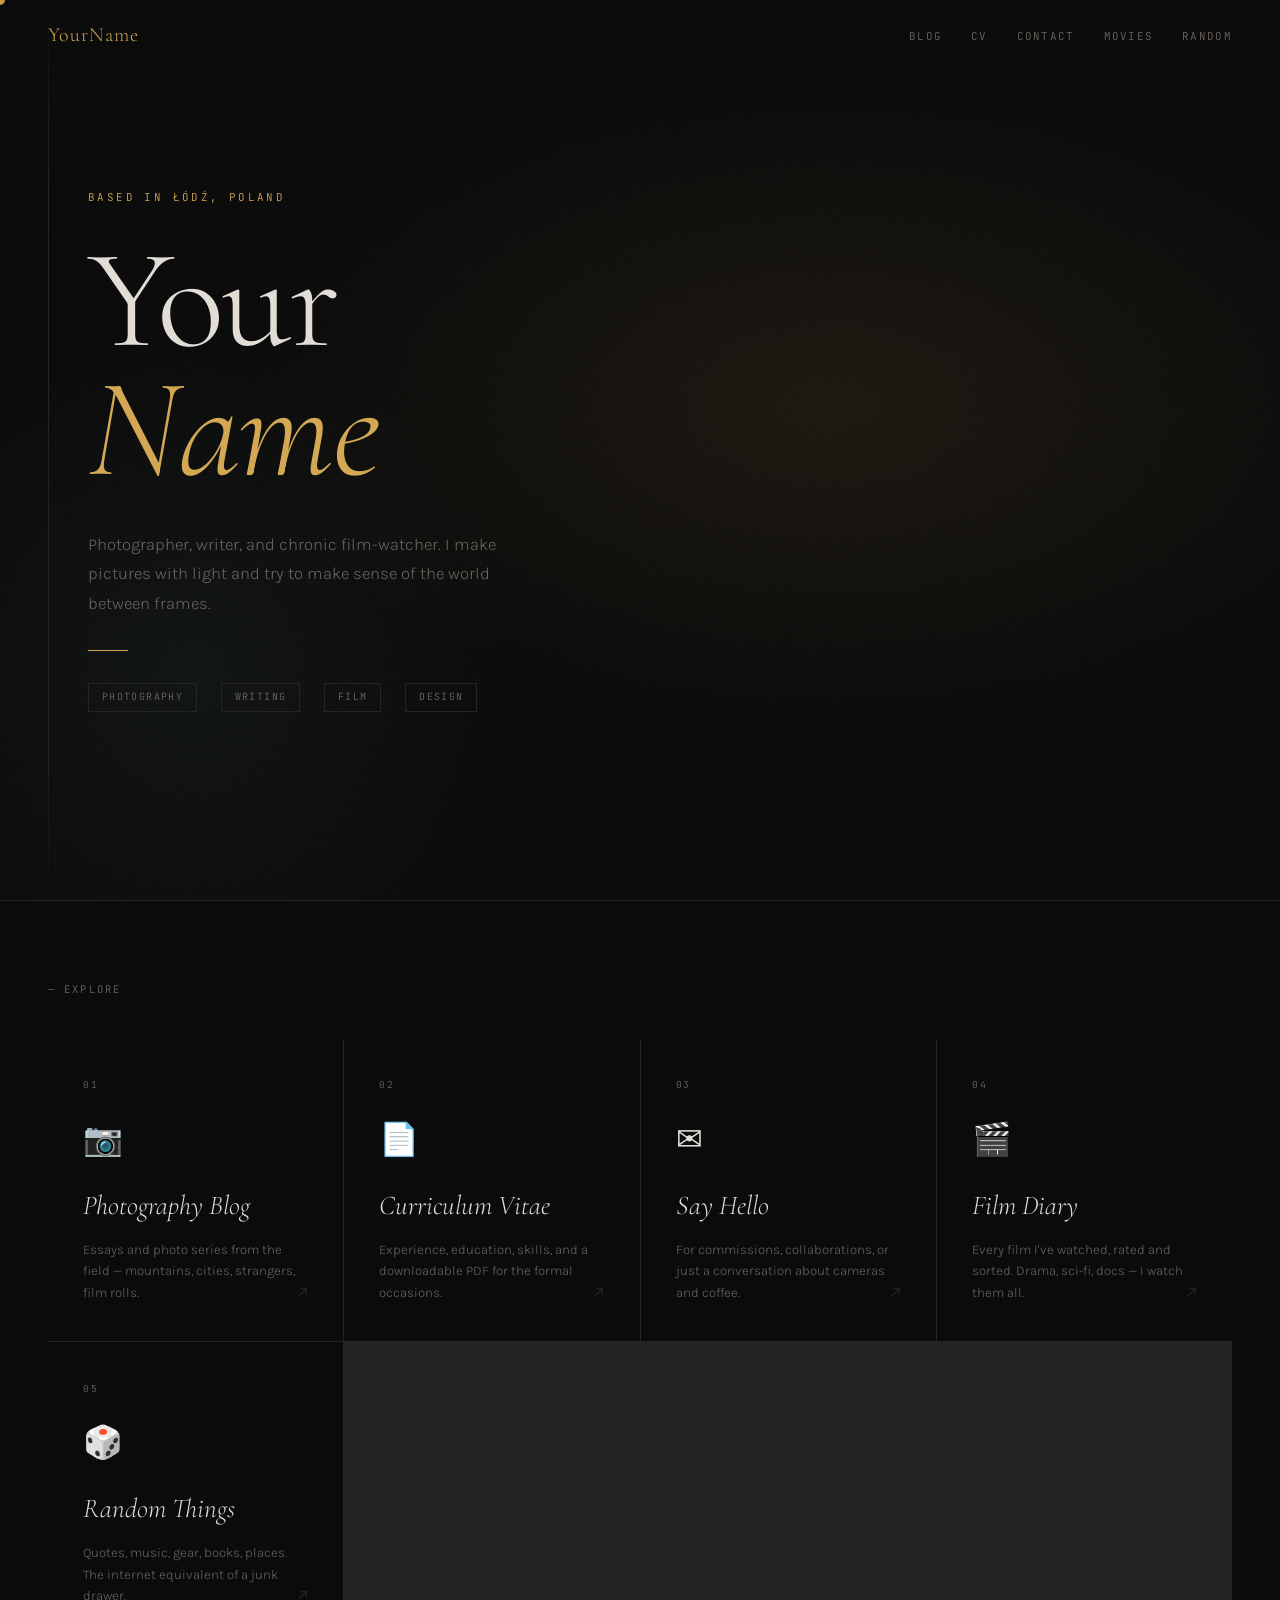
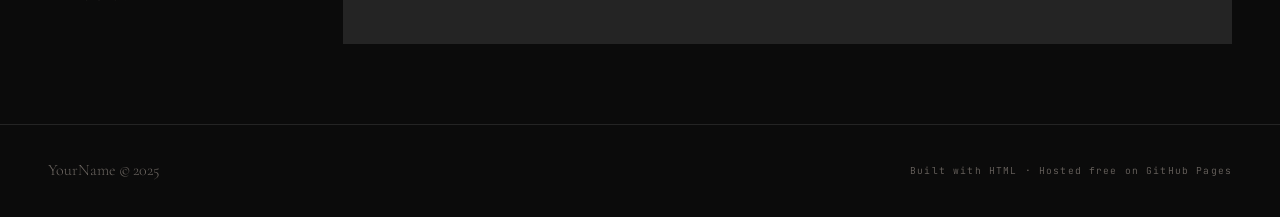
==== index.html @ 4e96bcb0 "Add files via upload" ====
<!DOCTYPE html>
<html lang="en">
<head>
  <meta charset="UTF-8"/>
  <meta name="viewport" content="width=device-width, initial-scale=1.0"/>
  <title>Your Name</title>
  <link href="https://fonts.googleapis.com/css2?family=Cormorant+Garamond:ital,wght@0,300;0,400;1,300;1,400&family=JetBrains+Mono:wght@300;400&family=Karla:wght@300;400;500&display=swap" rel="stylesheet"/>
  <link rel="stylesheet" href="style.css"/>
  <style>
    /* ── Hero ── */
    #home-hero {
      min-height: 100vh;
      display: flex;
      flex-direction: column;
      justify-content: center;
      padding: 0 3rem;
      position: relative;
      overflow: hidden;
    }
    .hero-glow {
      position: absolute; inset: 0; pointer-events: none;
      background:
        radial-gradient(ellipse 70% 55% at 65% 45%, rgba(212,168,83,0.09) 0%, transparent 65%),
        radial-gradient(ellipse 45% 70% at 15% 75%, rgba(110,158,150,0.07) 0%, transparent 55%);
    }
    /* Decorative vertical line */
    .hero-line-deco {
      position: absolute; left: 3rem; top: 0; bottom: 0;
      width: 1px;
      background: linear-gradient(to bottom, transparent, var(--border) 20%, var(--border) 80%, transparent);
    }
    .hero-inner { padding-left: 2.5rem; position: relative; }
    .hero-eyebrow {
      font-family: var(--mono);
      font-size: 0.68rem;
      letter-spacing: 0.22em;
      color: var(--accent);
      text-transform: uppercase;
      margin-bottom: 1.8rem;
      opacity: 0;
      animation: fadeUp 0.7s 0.2s forwards;
    }
    .hero-name {
      font-family: var(--serif);
      font-size: clamp(4.5rem, 11vw, 10rem);
      font-weight: 300;
      line-height: 0.92;
      letter-spacing: -0.01em;
      opacity: 0;
      animation: fadeUp 0.9s 0.38s forwards;
    }
    .hero-name em { font-style: italic; color: var(--accent); }
    .hero-desc {
      max-width: 460px;
      margin-top: 2.2rem;
      font-size: 1.05rem;
      color: var(--muted);
      line-height: 1.75;
      opacity: 0;
      animation: fadeUp 0.9s 0.6s forwards;
    }
    .hero-divider {
      width: 40px; height: 1px;
      background: var(--accent);
      margin: 2rem 0;
      opacity: 0;
      animation: fadeUp 0.8s 0.75s forwards;
    }
    .hero-roles {
      display: flex; gap: 1.5rem; flex-wrap: wrap;
      opacity: 0;
      animation: fadeUp 0.8s 0.9s forwards;
    }
    .hero-role-tag {
      font-family: var(--mono);
      font-size: 0.62rem;
      letter-spacing: 0.14em;
      text-transform: uppercase;
      color: var(--muted);
      border: 1px solid var(--border);
      padding: 0.3rem 0.8rem;
    }

    /* ── Nav cards ── */
    #nav-cards {
      padding: 5rem 3rem;
      border-top: 1px solid var(--border);
    }
    .nav-cards-label {
      font-family: var(--mono);
      font-size: 0.66rem;
      letter-spacing: 0.2em;
      text-transform: uppercase;
      color: var(--muted);
      margin-bottom: 2.5rem;
    }
    .cards-grid {
      display: grid;
      grid-template-columns: repeat(auto-fill, minmax(280px, 1fr));
      gap: 1px;
      background: var(--border);
    }
    .nav-card {
      background: var(--bg);
      padding: 2.4rem 2.2rem;
      text-decoration: none;
      color: var(--text);
      display: block;
      position: relative;
      overflow: hidden;
      transition: background 0.3s;
    }
    .nav-card::before {
      content: '';
      position: absolute; inset: 0;
      background: linear-gradient(135deg, rgba(212,168,83,0.04) 0%, transparent 60%);
      opacity: 0;
      transition: opacity 0.35s;
    }
    .nav-card:hover { background: var(--surface); }
    .nav-card:hover::before { opacity: 1; }
    .nav-card-num {
      font-family: var(--mono);
      font-size: 0.6rem;
      letter-spacing: 0.18em;
      color: var(--muted);
      margin-bottom: 1.2rem;
    }
    .nav-card-icon {
      font-size: 2rem;
      margin-bottom: 1rem;
      display: block;
      transition: transform 0.3s;
    }
    .nav-card:hover .nav-card-icon { transform: scale(1.12); }
    .nav-card-title {
      font-family: var(--serif);
      font-size: 1.7rem;
      font-weight: 300;
      font-style: italic;
      margin-bottom: 0.6rem;
      transition: color 0.2s;
    }
    .nav-card:hover .nav-card-title { color: var(--accent); }
    .nav-card-desc {
      font-size: 0.83rem;
      color: var(--muted);
      line-height: 1.6;
    }
    .nav-card-arrow {
      position: absolute;
      bottom: 2.2rem; right: 2.2rem;
      font-family: var(--mono);
      font-size: 1rem;
      color: var(--border);
      transition: color 0.2s, transform 0.25s;
    }
    .nav-card:hover .nav-card-arrow { color: var(--accent); transform: translate(4px,-4px); }

    @media (max-width: 768px) {
      #home-hero { padding: 0 1.4rem; }
      .hero-inner { padding-left: 1.5rem; }
      .hero-line-deco { left: 1.4rem; }
      #nav-cards { padding: 4rem 1.4rem; }
    }
  </style>
</head>
<body>
<div id="cursor"></div>

<nav id="navbar">
  <a href="index.html" class="nav-logo">YourName</a>
  <ul class="nav-links">
    <li><a href="blog.html">Blog</a></li>
    <li><a href="cv.html">CV</a></li>
    <li><a href="contact.html">Contact</a></li>
    <li><a href="movies.html">Movies</a></li>
    <li><a href="random.html">Random</a></li>
  </ul>
</nav>

<!-- Hero -->
<section id="home-hero">
  <div class="hero-glow"></div>
  <div class="hero-line-deco"></div>
  <div class="hero-inner">
    <div class="hero-eyebrow">Based in Łódź, Poland</div>
    <h1 class="hero-name">Your<br/><em>Name</em></h1>
    <p class="hero-desc">Photographer, writer, and chronic film-watcher. I make pictures with light and try to make sense of the world between frames.</p>
    <div class="hero-divider"></div>
    <div class="hero-roles">
      <span class="hero-role-tag">Photography</span>
      <span class="hero-role-tag">Writing</span>
      <span class="hero-role-tag">Film</span>
      <span class="hero-role-tag">Design</span>
    </div>
  </div>
</section>

<!-- Section navigation cards -->
<section id="nav-cards">
  <div class="nav-cards-label">— Explore</div>
  <div class="cards-grid">

    <a href="blog.html" class="nav-card reveal">
      <div class="nav-card-num">01</div>
      <span class="nav-card-icon">📷</span>
      <div class="nav-card-title">Photography Blog</div>
      <div class="nav-card-desc">Essays and photo series from the field — mountains, cities, strangers, film rolls.</div>
      <div class="nav-card-arrow">↗</div>
    </a>

    <a href="cv.html" class="nav-card reveal">
      <div class="nav-card-num">02</div>
      <span class="nav-card-icon">📄</span>
      <div class="nav-card-title">Curriculum Vitae</div>
      <div class="nav-card-desc">Experience, education, skills, and a downloadable PDF for the formal occasions.</div>
      <div class="nav-card-arrow">↗</div>
    </a>

    <a href="contact.html" class="nav-card reveal">
      <div class="nav-card-num">03</div>
      <span class="nav-card-icon">✉</span>
      <div class="nav-card-title">Say Hello</div>
      <div class="nav-card-desc">For commissions, collaborations, or just a conversation about cameras and coffee.</div>
      <div class="nav-card-arrow">↗</div>
    </a>

    <a href="movies.html" class="nav-card reveal">
      <div class="nav-card-num">04</div>
      <span class="nav-card-icon">🎬</span>
      <div class="nav-card-title">Film Diary</div>
      <div class="nav-card-desc">Every film I've watched, rated and sorted. Drama, sci-fi, docs — I watch them all.</div>
      <div class="nav-card-arrow">↗</div>
    </a>

    <a href="random.html" class="nav-card reveal">
      <div class="nav-card-num">05</div>
      <span class="nav-card-icon">🎲</span>
      <div class="nav-card-title">Random Things</div>
      <div class="nav-card-desc">Quotes, music, gear, books, places. The internet equivalent of a junk drawer.</div>
      <div class="nav-card-arrow">↗</div>
    </a>

  </div>
</section>

<footer>
  <div class="footer-left">YourName ©&thinsp;2025</div>
  <div class="footer-right">Built with HTML · Hosted free on GitHub Pages</div>
</footer>

<script src="shared.js"></script>
</body>
</html>
---- style.css ----
/* ── Reset & Variables ── */
*, *::before, *::after { box-sizing: border-box; margin: 0; padding: 0; }

:root {
  --bg:       #0b0b0b;
  --surface:  #131313;
  --surface2: #1a1a1a;
  --border:   #242424;
  --accent:   #d4a853;
  --accent2:  #6e9e96;
  --text:     #e2ddd6;
  --muted:    #6b6560;
  --serif:    'Cormorant Garamond', Georgia, serif;
  --mono:     'JetBrains Mono', monospace;
  --sans:     'Karla', sans-serif;
}

html { scroll-behavior: smooth; }

body {
  background: var(--bg);
  color: var(--text);
  font-family: var(--sans);
  font-weight: 300;
  line-height: 1.7;
  cursor: none;
  min-height: 100vh;
}

/* ── Noise overlay ── */
body::before {
  content: '';
  position: fixed; inset: 0;
  background-image: url("data:image/svg+xml,%3Csvg viewBox='0 0 256 256' xmlns='http://www.w3.org/2000/svg'%3E%3Cfilter id='n'%3E%3CfeTurbulence type='fractalNoise' baseFrequency='0.9' numOctaves='4' stitchTiles='stitch'/%3E%3C/filter%3E%3Crect width='100%25' height='100%25' filter='url(%23n)' opacity='0.04'/%3E%3C/svg%3E");
  pointer-events: none; z-index: 9000; opacity: 0.45;
}

/* ── Custom cursor ── */
#cursor {
  width: 10px; height: 10px;
  background: var(--accent);
  border-radius: 50%;
  position: fixed; top: 0; left: 0;
  pointer-events: none;
  z-index: 9999;
  transform: translate(-50%,-50%);
  transition: width 0.2s, height 0.2s;
  mix-blend-mode: difference;
}
#cursor.big { width: 38px; height: 38px; }

/* ── Nav ── */
nav {
  position: fixed; top: 0; left: 0; right: 0;
  z-index: 100;
  display: flex; align-items: center; justify-content: space-between;
  padding: 1.1rem 3rem;
  border-bottom: 1px solid transparent;
  transition: background 0.4s, border-color 0.4s;
}
nav.scrolled {
  background: rgba(11,11,11,0.94);
  backdrop-filter: blur(14px);
  border-color: var(--border);
}
.nav-logo {
  font-family: var(--serif);
  font-size: 1.25rem;
  letter-spacing: 0.05em;
  color: var(--accent);
  text-decoration: none;
}
.nav-links { display: flex; gap: 1.8rem; list-style: none; }
.nav-links a {
  font-family: var(--mono);
  font-size: 0.68rem;
  letter-spacing: 0.12em;
  text-transform: uppercase;
  color: var(--muted);
  text-decoration: none;
  transition: color 0.2s;
  position: relative;
}
.nav-links a::after {
  content: '';
  position: absolute; bottom: -3px; left: 0; right: 0;
  height: 1px;
  background: var(--accent);
  transform: scaleX(0);
  transition: transform 0.2s;
}
.nav-links a:hover, .nav-links a.active { color: var(--accent); }
.nav-links a:hover::after, .nav-links a.active::after { transform: scaleX(1); }

/* ── Page wrapper ── */
.page-content {
  padding-top: 7rem;
  padding-bottom: 5rem;
  min-height: 100vh;
}

/* ── Section header ── */
.page-header {
  padding: 0 3rem 3.5rem;
}
.page-tag {
  font-family: var(--mono);
  font-size: 0.66rem;
  letter-spacing: 0.2em;
  text-transform: uppercase;
  color: var(--accent2);
  margin-bottom: 0.5rem;
}
.page-title {
  font-family: var(--serif);
  font-size: clamp(2.8rem, 6vw, 5rem);
  font-weight: 300;
  line-height: 1.0;
}
.page-title em { font-style: italic; color: var(--accent); }

/* ── Footer ── */
footer {
  border-top: 1px solid var(--border);
  padding: 2rem 3rem;
  display: flex; justify-content: space-between; align-items: center;
}
.footer-left { font-family: var(--serif); font-size: 1rem; color: var(--muted); }
.footer-right { font-family: var(--mono); font-size: 0.6rem; letter-spacing: 0.12em; color: var(--muted); }

/* ── Animations ── */
@keyframes fadeUp {
  from { opacity: 0; transform: translateY(24px); }
  to   { opacity: 1; transform: translateY(0); }
}
.reveal {
  opacity: 0;
  transform: translateY(22px);
  transition: opacity 0.6s ease, transform 0.6s ease;
}
.reveal.visible { opacity: 1; transform: translateY(0); }

/* ── Responsive nav ── */
@media (max-width: 768px) {
  nav { padding: 1rem 1.4rem; }
  .nav-links { gap: 1rem; }
  .nav-links a { font-size: 0.6rem; }
  .page-header { padding: 0 1.4rem 2.5rem; }
  .page-content { padding-top: 6rem; }
  footer { padding: 1.5rem 1.4rem; flex-direction: column; gap: 0.6rem; text-align: center; }
}
@media (max-width: 500px) {
  .nav-links { display: none; }
}
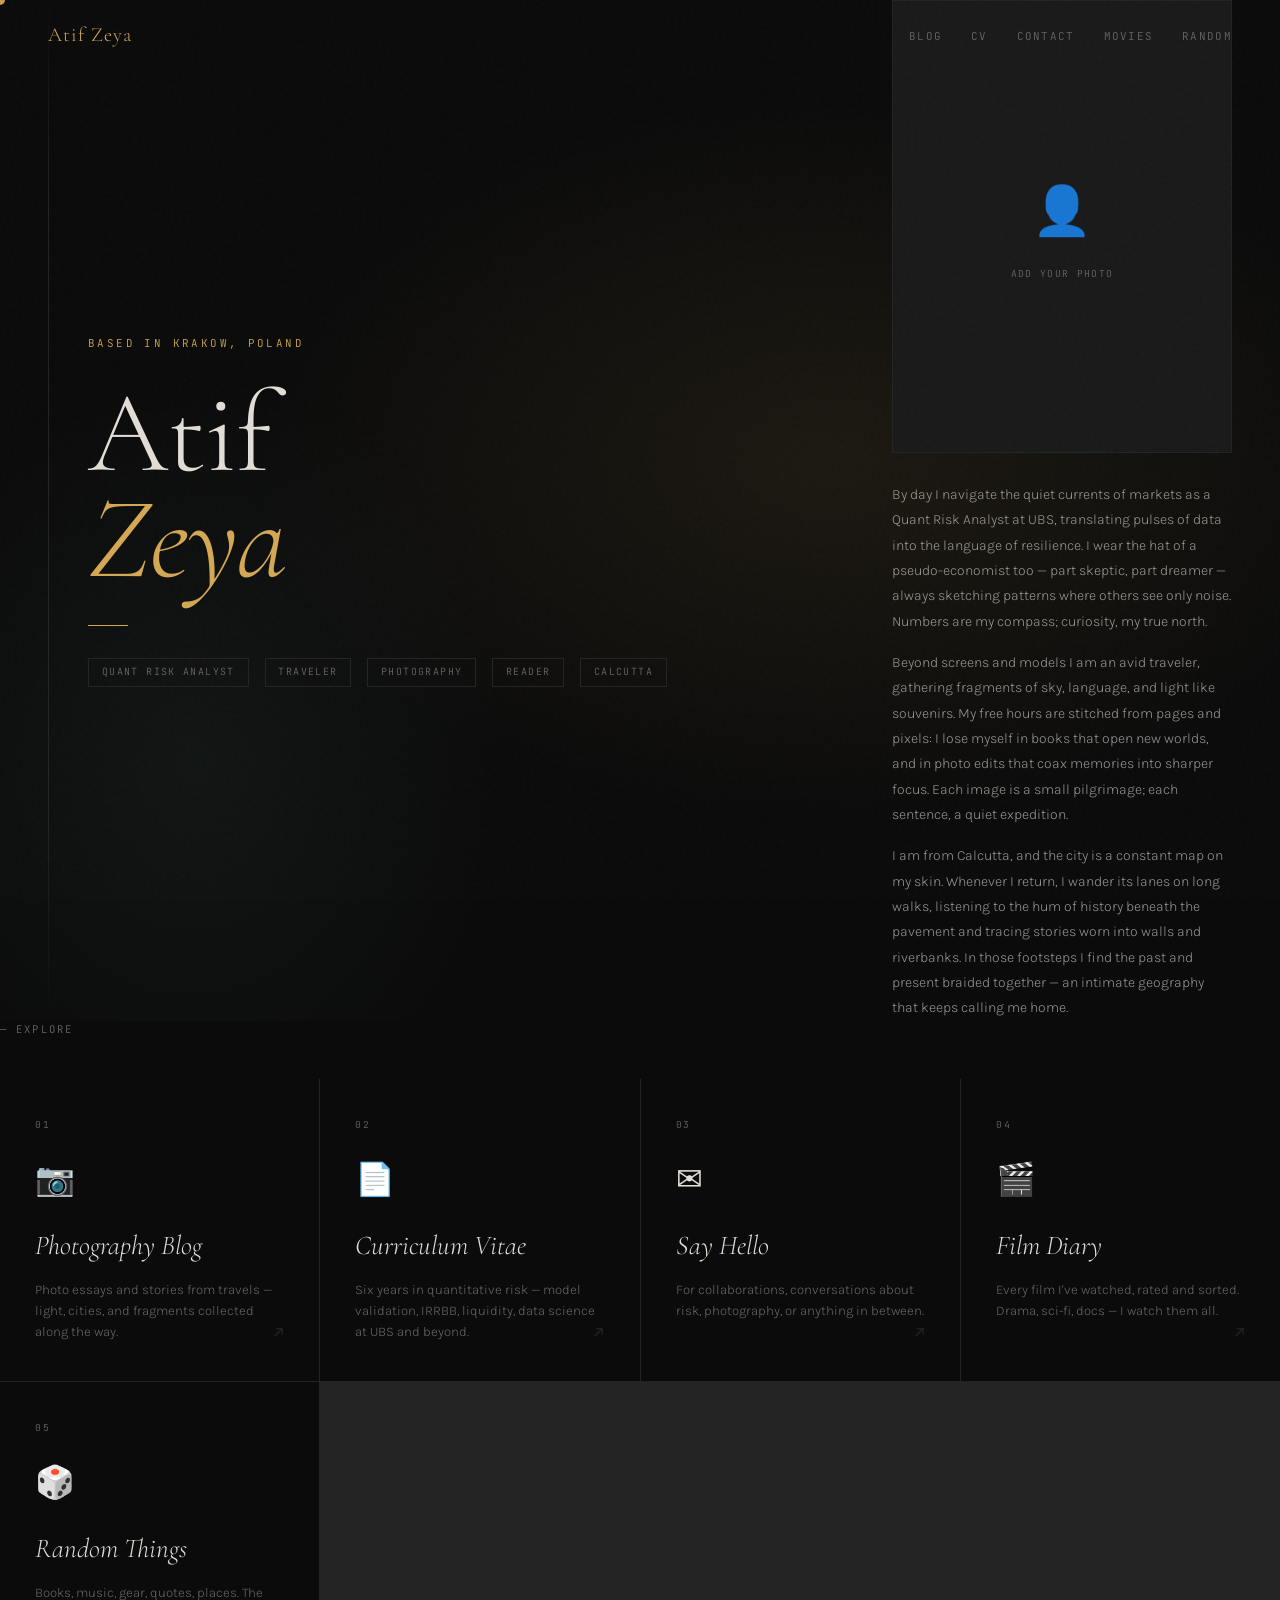
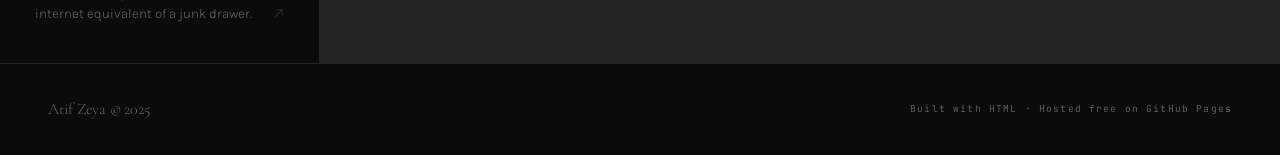
==== commit 0f22bc3d: "Add files via upload" ====
--- a/index.html
+++ b/index.html
@@ -3,7 +3,7 @@
 <head>
   <meta charset="UTF-8"/>
   <meta name="viewport" content="width=device-width, initial-scale=1.0"/>
-  <title>Your Name</title>
+  <title>Atif Zeya</title>
   <link href="https://fonts.googleapis.com/css2?family=Cormorant+Garamond:ital,wght@0,300;0,400;1,300;1,400&family=JetBrains+Mono:wght@300;400&family=Karla:wght@300;400;500&display=swap" rel="stylesheet"/>
   <link rel="stylesheet" href="style.css"/>
   <style>
@@ -23,13 +23,22 @@
         radial-gradient(ellipse 70% 55% at 65% 45%, rgba(212,168,83,0.09) 0%, transparent 65%),
         radial-gradient(ellipse 45% 70% at 15% 75%, rgba(110,158,150,0.07) 0%, transparent 55%);
     }
-    /* Decorative vertical line */
     .hero-line-deco {
       position: absolute; left: 3rem; top: 0; bottom: 0;
       width: 1px;
       background: linear-gradient(to bottom, transparent, var(--border) 20%, var(--border) 80%, transparent);
     }
-    .hero-inner { padding-left: 2.5rem; position: relative; }
+
+    /* Two-column hero layout */
+    .hero-inner {
+      padding-left: 2.5rem;
+      position: relative;
+      display: grid;
+      grid-template-columns: 1fr 340px;
+      gap: 5rem;
+      align-items: center;
+    }
+    .hero-left {}
     .hero-eyebrow {
       font-family: var(--mono);
       font-size: 0.68rem;
@@ -42,7 +51,7 @@
     }
     .hero-name {
       font-family: var(--serif);
-      font-size: clamp(4.5rem, 11vw, 10rem);
+      font-size: clamp(4rem, 9vw, 8.5rem);
       font-weight: 300;
       line-height: 0.92;
       letter-spacing: -0.01em;
@@ -50,15 +59,6 @@
       animation: fadeUp 0.9s 0.38s forwards;
     }
     .hero-name em { font-style: italic; color: var(--accent); }
-    .hero-desc {
-      max-width: 460px;
-      margin-top: 2.2rem;
-      font-size: 1.05rem;
-      color: var(--muted);
-      line-height: 1.75;
-      opacity: 0;
-      animation: fadeUp 0.9s 0.6s forwards;
-    }
     .hero-divider {
       width: 40px; height: 1px;
       background: var(--accent);
@@ -67,7 +67,7 @@
       animation: fadeUp 0.8s 0.75s forwards;
     }
     .hero-roles {
-      display: flex; gap: 1.5rem; flex-wrap: wrap;
+      display: flex; gap: 1rem; flex-wrap: wrap;
       opacity: 0;
       animation: fadeUp 0.8s 0.9s forwards;
     }
@@ -81,10 +81,63 @@
       padding: 0.3rem 0.8rem;
     }
 
-    /* ── Nav cards ── */
-    #nav-cards {
-      padding: 5rem 3rem;
-      border-top: 1px solid var(--border);
+    /* Right column — photo + about */
+    .hero-right {
+      opacity: 0;
+      animation: fadeUp 0.9s 0.55s forwards;
+    }
+    .hero-photo-wrap {
+      width: 100%;
+      aspect-ratio: 3/4;
+      background: var(--surface2);
+      border: 1px solid var(--border);
+      overflow: hidden;
+      margin-bottom: 1.8rem;
+      position: relative;
+    }
+    .hero-photo-wrap img {
+      width: 100%; height: 100%;
+      object-fit: cover;
+      object-position: top center;
+      filter: grayscale(15%);
+      transition: filter 0.5s;
+    }
+    .hero-photo-wrap:hover img { filter: grayscale(0%); }
+    /* Placeholder shown when no photo uploaded */
+    .hero-photo-placeholder {
+      width: 100%; height: 100%;
+      display: flex; flex-direction: column;
+      align-items: center; justify-content: center;
+      gap: 0.8rem;
+      color: var(--muted);
+    }
+    .hero-photo-placeholder span:first-child { font-size: 3rem; }
+    .hero-photo-placeholder span:last-child {
+      font-family: var(--mono); font-size: 0.6rem;
+      letter-spacing: 0.14em; text-transform: uppercase;
+    }
+    .hero-about {
+      font-size: 0.88rem;
+      line-height: 1.8;
+      color: rgba(226,221,214,0.65);
+    }
+    .hero-about p { margin-bottom: 1rem; }
+    .hero-about p:last-child { margin-bottom: 0; }
+
+    @media (max-width: 1000px) {
+      .hero-inner { grid-template-columns: 1fr 260px; gap: 3rem; }
+    }
+    @media (max-width: 768px) {
+      #home-hero { padding: 6rem 1.4rem 4rem; }
+      .hero-inner {
+        padding-left: 0;
+        grid-template-columns: 1fr;
+        gap: 2.5rem;
+      }
+      .hero-line-deco { display: none; }
+      .hero-right { order: -1; }
+      .hero-photo-wrap { aspect-ratio: 1/1; max-width: 200px; }
+      #nav-cards { padding: 4rem 1.4rem; }
     }
     .nav-cards-label {
       font-family: var(--mono);
@@ -169,7 +222,7 @@
 <div id="cursor"></div>
 
 <nav id="navbar">
-  <a href="index.html" class="nav-logo">YourName</a>
+  <a href="index.html" class="nav-logo">Atif Zeya</a>
   <ul class="nav-links">
     <li><a href="blog.html">Blog</a></li>
     <li><a href="cv.html">CV</a></li>
@@ -184,16 +237,42 @@
   <div class="hero-glow"></div>
   <div class="hero-line-deco"></div>
   <div class="hero-inner">
-    <div class="hero-eyebrow">Based in Łódź, Poland</div>
-    <h1 class="hero-name">Your<br/><em>Name</em></h1>
-    <p class="hero-desc">Photographer, writer, and chronic film-watcher. I make pictures with light and try to make sense of the world between frames.</p>
-    <div class="hero-divider"></div>
-    <div class="hero-roles">
-      <span class="hero-role-tag">Photography</span>
-      <span class="hero-role-tag">Writing</span>
-      <span class="hero-role-tag">Film</span>
-      <span class="hero-role-tag">Design</span>
+
+    <!-- Left: name + tags -->
+    <div class="hero-left">
+      <div class="hero-eyebrow">Based in Krakow, Poland</div>
+      <h1 class="hero-name">Atif<br/><em>Zeya</em></h1>
+      <div class="hero-divider"></div>
+      <div class="hero-roles">
+        <span class="hero-role-tag">Quant Risk Analyst</span>
+        <span class="hero-role-tag">Traveler</span>
+        <span class="hero-role-tag">Photography</span>
+        <span class="hero-role-tag">Reader</span>
+        <span class="hero-role-tag">Calcutta</span>
+      </div>
     </div>
+
+    <!-- Right: photo + about -->
+    <div class="hero-right">
+      <div class="hero-photo-wrap">
+        <!-- TO ADD YOUR PHOTO:
+             1. Upload your image to the photos/ folder in GitHub
+             2. Replace the placeholder div below with:
+                <img src="photos/your-photo.jpg" alt="Atif Zeya"/>
+        -->
+        <div class="hero-photo-placeholder">
+          <span>👤</span>
+          <span>Add your photo</span>
+        </div>
+      </div>
+
+      <div class="hero-about">
+        <p>By day I navigate the quiet currents of markets as a Quant Risk Analyst at UBS, translating pulses of data into the language of resilience. I wear the hat of a pseudo-economist too — part skeptic, part dreamer — always sketching patterns where others see only noise. Numbers are my compass; curiosity, my true north.</p>
+        <p>Beyond screens and models I am an avid traveler, gathering fragments of sky, language, and light like souvenirs. My free hours are stitched from pages and pixels: I lose myself in books that open new worlds, and in photo edits that coax memories into sharper focus. Each image is a small pilgrimage; each sentence, a quiet expedition.</p>
+        <p>I am from Calcutta, and the city is a constant map on my skin. Whenever I return, I wander its lanes on long walks, listening to the hum of history beneath the pavement and tracing stories worn into walls and riverbanks. In those footsteps I find the past and present braided together — an intimate geography that keeps calling me home.</p>
+      </div>
+    </div>
+
   </div>
 </section>
 
@@ -206,7 +285,7 @@
       <div class="nav-card-num">01</div>
       <span class="nav-card-icon">📷</span>
       <div class="nav-card-title">Photography Blog</div>
-      <div class="nav-card-desc">Essays and photo series from the field — mountains, cities, strangers, film rolls.</div>
+      <div class="nav-card-desc">Photo essays and stories from travels — light, cities, and fragments collected along the way.</div>
       <div class="nav-card-arrow">↗</div>
     </a>
 
@@ -214,7 +293,7 @@
       <div class="nav-card-num">02</div>
       <span class="nav-card-icon">📄</span>
       <div class="nav-card-title">Curriculum Vitae</div>
-      <div class="nav-card-desc">Experience, education, skills, and a downloadable PDF for the formal occasions.</div>
+      <div class="nav-card-desc">Six years in quantitative risk — model validation, IRRBB, liquidity, data science at UBS and beyond.</div>
       <div class="nav-card-arrow">↗</div>
     </a>
 
@@ -222,7 +301,7 @@
       <div class="nav-card-num">03</div>
       <span class="nav-card-icon">✉</span>
       <div class="nav-card-title">Say Hello</div>
-      <div class="nav-card-desc">For commissions, collaborations, or just a conversation about cameras and coffee.</div>
+      <div class="nav-card-desc">For collaborations, conversations about risk, photography, or anything in between.</div>
       <div class="nav-card-arrow">↗</div>
     </a>
 
@@ -238,7 +317,7 @@
       <div class="nav-card-num">05</div>
       <span class="nav-card-icon">🎲</span>
       <div class="nav-card-title">Random Things</div>
-      <div class="nav-card-desc">Quotes, music, gear, books, places. The internet equivalent of a junk drawer.</div>
+      <div class="nav-card-desc">Books, music, gear, quotes, places. The internet equivalent of a junk drawer.</div>
       <div class="nav-card-arrow">↗</div>
     </a>
 
@@ -246,7 +325,7 @@
 </section>
 
 <footer>
-  <div class="footer-left">YourName ©&thinsp;2025</div>
+  <div class="footer-left">Atif Zeya ©&thinsp;2025</div>
   <div class="footer-right">Built with HTML · Hosted free on GitHub Pages</div>
 </footer>
 
